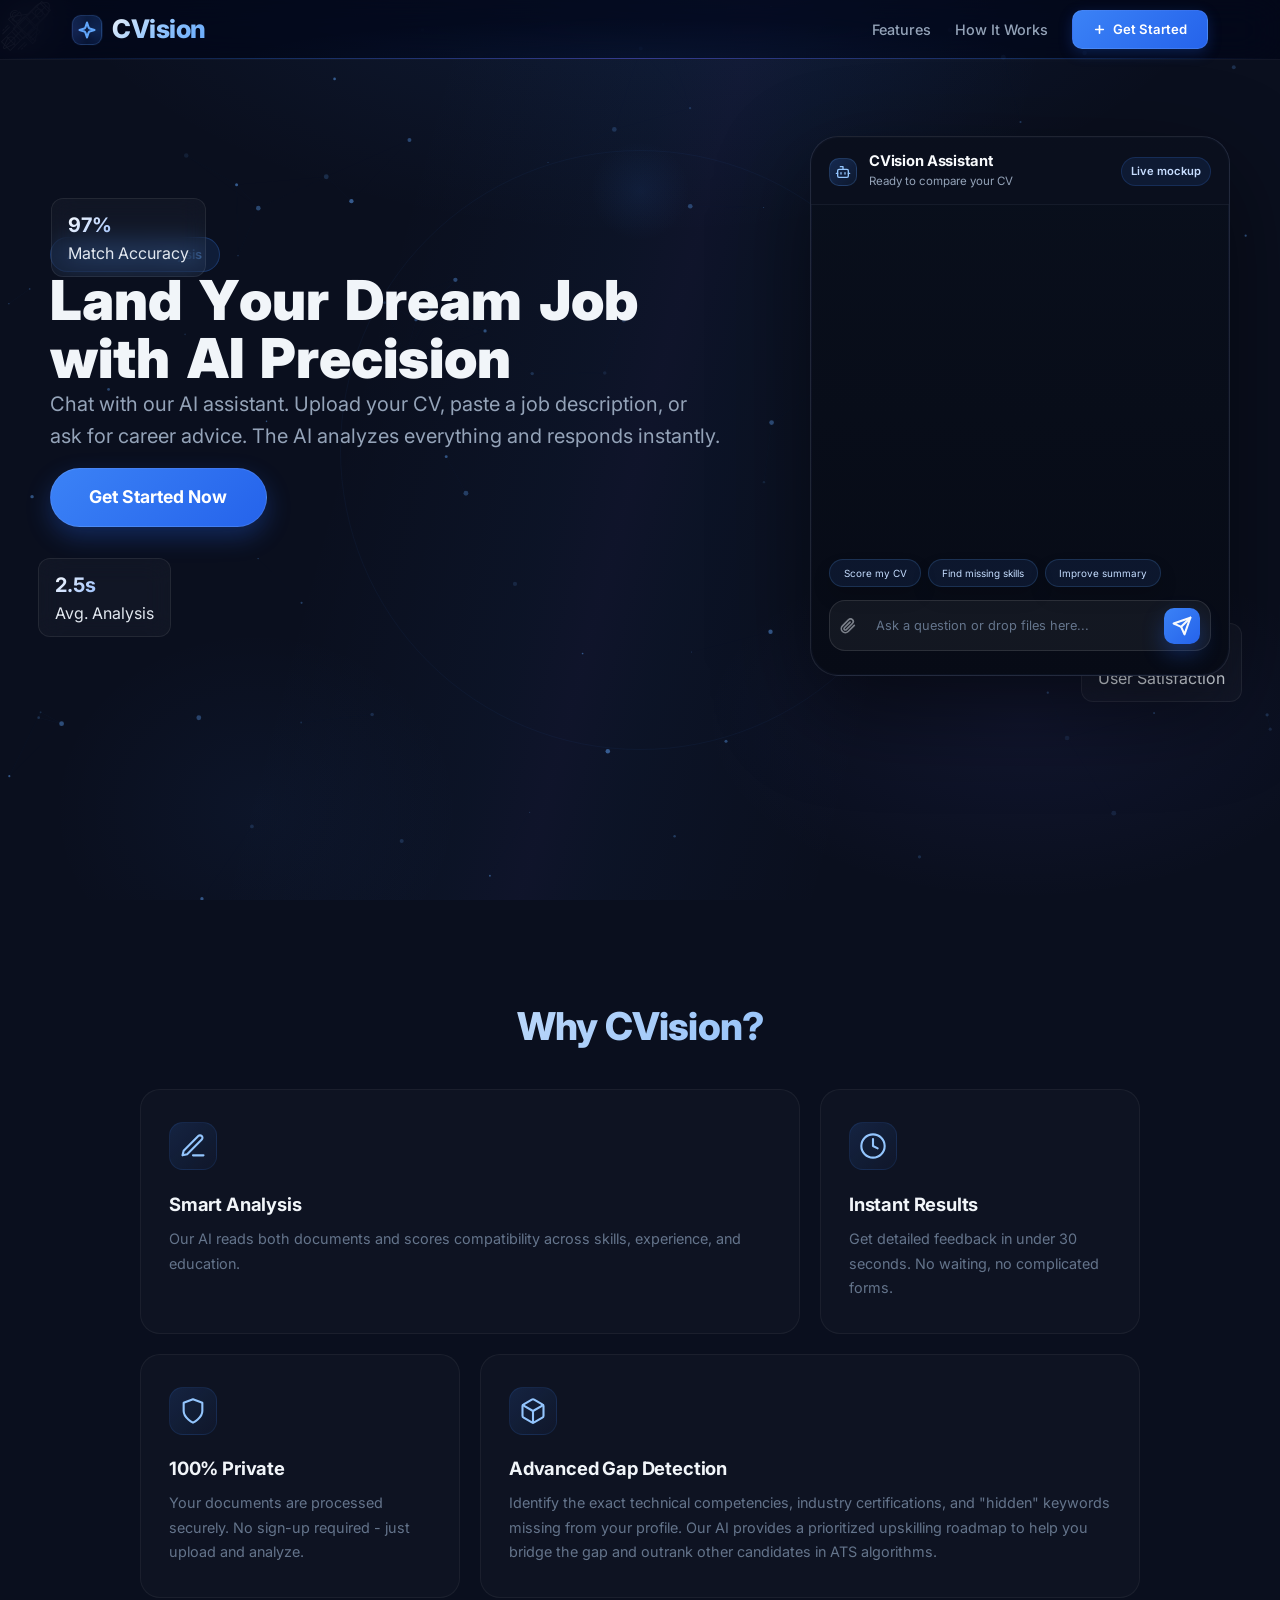
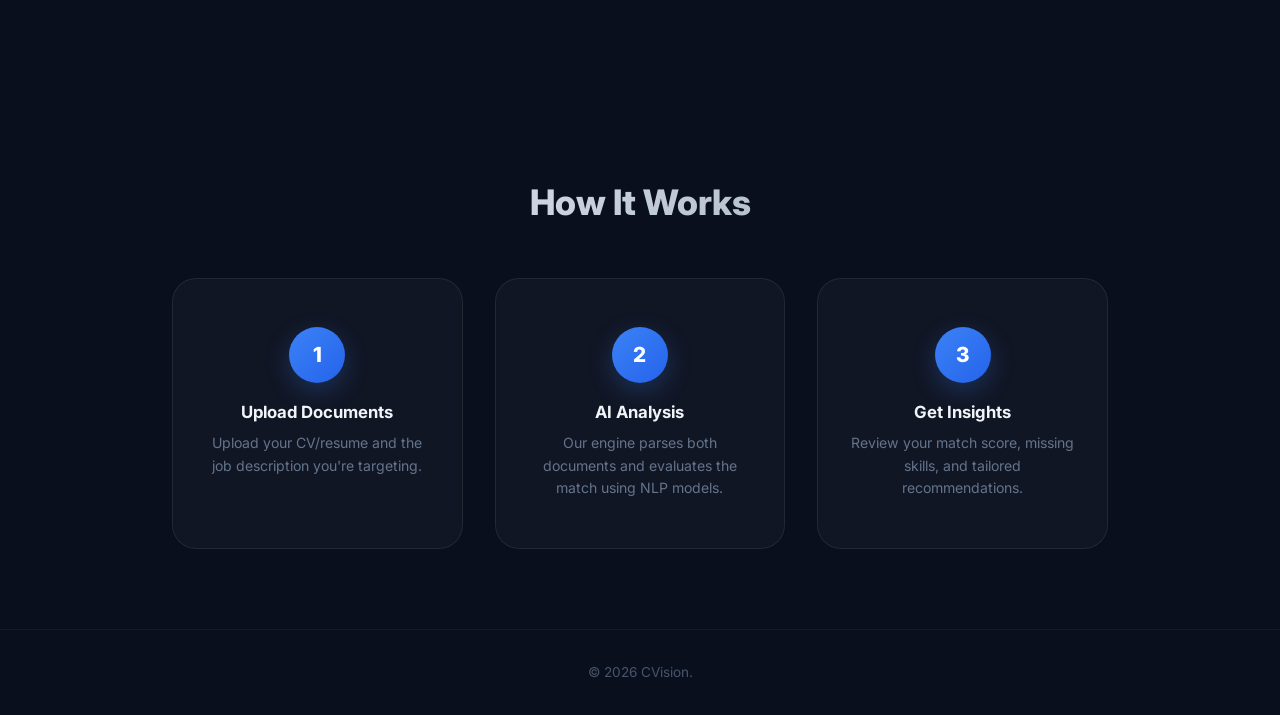
==== frontend/index.html @ 66feb0f9 "Implement the landing page" ====
<!DOCTYPE html>
<html lang="en">
<head>
    <meta charset="UTF-8" />
    <meta name="viewport" content="width=device-width, initial-scale=1.0" />
    <title>CVision - AI-Powered Career Engine</title>
    <link rel="preconnect" href="https://fonts.googleapis.com" />
    <link rel="preconnect" href="https://fonts.gstatic.com" crossorigin />
    <link href="https://fonts.googleapis.com/css2?family=Inter:wght@400;500;600;700;800;900&display=swap" rel="stylesheet" />
    <link rel="stylesheet" href="style.css" />
</head>
<body>
    <nav class="navbar">
        <div class="nav-inner">
            <a href="index.html" class="logo-link">
                <span class="logo-icon">
                    <svg width="20" height="20" viewBox="0 0 24 24" fill="none" stroke="#60a5fa" stroke-width="2.5" stroke-linecap="round" stroke-linejoin="round">
                        <path d="M12 3l1.912 5.813a2 2 0 001.275 1.275L21 12l-5.813 1.912a2 2 0 00-1.275 1.275L12 21l-1.912-5.813a2 2 0 00-1.275-1.275L3 12l5.813-1.912a2 2 0 001.275-1.275L12 3z"/>
                    </svg>
                </span>
                <span class="logo-text">CVision</span>
            </a>
            <div class="nav-right">
                <div class="nav-links" id="navLinks">
                    <a href="#features" class="nav-link">Features</a>
                    <a href="#how-it-works" class="nav-link">How It Works</a>
                </div>
                <button class="mobile-menu-toggle" id="mobileMenuToggle" aria-label="Toggle menu">
                    <svg width="24" height="24" viewBox="0 0 24 24" fill="none" stroke="currentColor" stroke-width="2" stroke-linecap="round" stroke-linejoin="round">
                        <line x1="3" y1="12" x2="21" y2="12"></line>
                        <line x1="3" y1="6" x2="21" y2="6"></line>
                        <line x1="3" y1="18" x2="21" y2="18"></line>
                    </svg>
                </button>
                <a href="chat.html" class="nav-cta">
                    <svg width="13" height="13" viewBox="0 0 24 24" fill="none" stroke="currentColor" stroke-width="3" stroke-linecap="round" stroke-linejoin="round">
                        <line x1="12" y1="5" x2="12" y2="19"></line>
                        <line x1="5" y1="12" x2="19" y2="12"></line>
                    </svg>
                    Get Started
                </a>
            </div>
        </div>
    </nav>

    <section class="hero">
        <div class="hero-bg"></div>
        <div class="hero-ring"></div>
        <canvas id="particleCanvas"></canvas>

        <div class="hero-mascots" aria-hidden="true">
            <svg class="hero-mascot" viewBox="0 0 128 128" fill="white"><g fill="white"><path d="M62.64,103.35a1,1,0,0,0-1.41,0L43.86,120.71a1,1,0,0,0,0,1.41,1,1,0,0,0,.71.3,1,1,0,0,0,.71-.3l17.36-17.36A1,1,0,0,0,62.64,103.35Z"></path><path d="M58.66,116.33a1,1,0,0,0,.7-.29l7.28-7.28a1,1,0,0,0-1.41-1.41L58,114.62a1,1,0,0,0,.71,1.71Z"></path><path d="M55.18,117.39l-2.81,2.81a1,1,0,0,0,.71,1.71,1,1,0,0,0,.7-.3l2.82-2.81a1,1,0,0,0,0-1.41A1,1,0,0,0,55.18,117.39Z"></path><path d="M5.88,84.14a1,1,0,0,0,.7.29,1,1,0,0,0,.71-.29L24.65,66.77a1,1,0,1,0-1.41-1.41L5.88,82.72A1,1,0,0,0,5.88,84.14Z"></path><path d="M13.38,70.05l7.27-7.28a1,1,0,1,0-1.41-1.41L12,68.64a1,1,0,0,0,.71,1.7A1,1,0,0,0,13.38,70.05Z"></path><path d="M7.8,75.63l2.81-2.81a1,1,0,0,0,0-1.42,1,1,0,0,0-1.41,0L6.38,74.22a1,1,0,0,0,0,1.41,1,1,0,0,0,.71.29A1,1,0,0,0,7.8,75.63Z"></path><path d="M68,33.59,27.12,40.05a1,1,0,0,0-.55.28l-6.51,6.51a1,1,0,0,0,0,1.42L36.71,64.91,32,69.63a1,1,0,0,0,0,1.42L43.46,82.51l-4.54,4.55a1,1,0,0,0,.7,1.7,1,1,0,0,0,.71-.29l4.54-4.54L57,96a1,1,0,0,0,1.42,0l4.72-4.72,16.65,16.65a1,1,0,0,0,1.42,0l6-6h0l.54-.54a1,1,0,0,0,.28-.55L94.41,60l20.29-20.3a22.75,22.75,0,0,0,5.92-10.34.61.61,0,0,0,0-.13,22,22,0,0,0,.62-3.43l1.11-11.27a8.12,8.12,0,0,0-8.88-8.88L102.23,6.73a22.74,22.74,0,0,0-3.41.61l-.15,0A22.75,22.75,0,0,0,88.33,13.3ZM44.1,57.53,28.43,41.87,65.63,36Zm-21.92-10L26.73,43l16,15.94L38.13,63.5Zm58.27,58.27-16-15.95,4.55-4.55,16,16Zm5.68-6.26L70.47,83.9,92,62.37Zm16.3-90.84,11.26-1.11a6.14,6.14,0,0,1,6.7,6.7l-1.11,11.26c0,.45-.12.9-.19,1.35l-18-18C101.53,8.84,102,8.76,102.43,8.72Zm-3.66.7,19.81,19.81a20.92,20.92,0,0,1-5.29,9L57.66,93.88,46.29,82.51,75.06,53.74a1,1,0,0,0,0-1.41,1,1,0,0,0-1.42,0L44.87,81.1,34.12,70.34,44.8,59.65h0L89.74,14.71A21,21,0,0,1,98.77,9.42Z"></path><path d="M10.9,120.42a3.27,3.27,0,0,0,1.42-.32L31.84,111A11.19,11.19,0,1,0,17,96.16L7.9,115.68a3.33,3.33,0,0,0,3,4.74Zm-1.19-3.89h0L18.78,97a9.12,9.12,0,0,1,6.74-5.18,10.21,10.21,0,0,1,1.65-.14,9.21,9.21,0,0,1,9,10.8A9.12,9.12,0,0,1,31,109.22l-19.53,9.07a1.32,1.32,0,0,1-1.76-1.76Z"></path><path d="M96.18,42.27a10.46,10.46,0,1,0-7.39-3.06A10.42,10.42,0,0,0,96.18,42.27Zm-6-16.43a8.46,8.46,0,1,1,0,12A8.4,8.4,0,0,1,90.21,25.84Z"></path></g></svg>
            <svg class="hero-mascot" viewBox="0 0 128 128" fill="white"><g fill="white"><path d="M38.63,53.24a14.61,14.61,0,0,0,10.6-24.62,1,1,0,0,0-.71-.32,1.15,1.15,0,0,0-.72.29l-8.9,8.9-1.69-1.7a1,1,0,0,0-1.42,1.42l1.7,1.69-8.9,8.9a1,1,0,0,0,0,1.43A14.52,14.52,0,0,0,38.63,53.24Zm9.82-22.47A12.58,12.58,0,0,1,30.77,48.45Z"></path><path d="M2.73,102.73a1,1,0,0,0,.3.7l21.49,21.5a1,1,0,0,0,.71.29,1,1,0,0,0,.7-.29l12.34-12.35a.75.75,0,0,0,.47-.47l12.07-12.06a1.07,1.07,0,0,0,.28-.19.87.87,0,0,0,.19-.28l12.3-12.3a1,1,0,0,0,0-1.42L55.22,77.5,56.7,76,68.55,87.87l3.7,6.41,0,.07.06.1s0,0,0,0a1,1,0,0,0,.09.13l5.13,5.13a1,1,0,0,0,.7.29,1,1,0,0,0,.71-.29L99.75,79a1,1,0,0,0,0-1.41l-5.13-5.13a1,1,0,0,0-.13-.09s0,0,0,0l-.1-.06-.07,0-6.41-3.7L76.07,56.74l1.47-1.47,8.37,8.36a1,1,0,0,0,.71.29,1,1,0,0,0,.7-.29L125,26a1,1,0,0,0,0-1.41L103.48,3.07a1,1,0,0,0-1.41,0L89.73,15.42a.75.75,0,0,0-.47.47L77.19,28a1.07,1.07,0,0,0-.28.19.87.87,0,0,0-.19.28l-12.3,12.3a1,1,0,0,0,0,1.42l8.36,8.36L71.3,52,59.91,40.58a1,1,0,0,0-1.42,0L40.58,58.49a1,1,0,0,0,0,1.42L51.93,71.26l-1.47,1.47-8.37-8.36a1,1,0,0,0-1.41,0L3,102A1,1,0,0,0,2.73,102.73ZM28.85,79l9.33,9.33L27.06,99.48l-9.34-9.33ZM39.59,89.77l9.33,9.34L37.8,110.23l-9.33-9.33ZM78.3,97.63,74.63,94,94,74.63l3.68,3.67Zm-4.87-5.31-2.85-4.93L87.39,70.58l4.93,2.85Zm-4.11-6.5-2.21-2.21L78.72,72a1,1,0,0,0,0-1.41,1,1,0,0,0-1.42,0L65.7,82.19,46.33,62.82,62.82,46.33,82.19,65.7l-1.68,1.68a1,1,0,1,0,1.42,1.41l1.68-1.68,2.2,2.21Zm20.88-68,9.33,9.33L88.41,38.23l-9.34-9.34Zm10.74,10.75,9.34,9.33L99.15,49l-9.33-9.33ZM102.77,5.2l20.08,20.07L111.69,36.44l-9.33-9.34,10-10a1,1,0,0,0,0-1.41,1,1,0,0,0-1.42,0l-10,10-9.33-9.33ZM77.66,30.31,87,39.64l-9.64,9.65a1,1,0,0,0,0,1.41,1,1,0,0,0,1.41,0l9.65-9.65,9.33,9.34L86.62,61.51,66.54,41.43ZM74.2,51.92l1.93,1.93-1.48,1.48-1.93-1.94Zm-15-9.22,2.21,2.21-16.5,16.5L42.7,59.2Zm-5.85,30,1.93,1.94L53.8,76.08l-1.93-1.93Zm-12-6.18L61.46,86.57,50.34,97.69,41,88.36l9.64-9.65a1,1,0,0,0-1.41-1.41L39.59,87l-9.33-9.34ZM16.31,91.56l9.33,9.34-10,10a1,1,0,0,0,0,1.41,1,1,0,0,0,1.42,0l10-10,9.33,9.33L25.23,122.8,5.15,102.73Z"></path><path d="M43.59,28.22a1,1,0,0,0-.28-1.39A11.88,11.88,0,0,0,26.83,43.31a1,1,0,0,0,.83.45,1,1,0,0,0,.56-.17,1,1,0,0,0,.27-1.39A9.88,9.88,0,0,1,42.2,28.49,1,1,0,0,0,43.59,28.22Z"></path><path d="M38.59,32.28a1,1,0,1,0,.89-1.79,6.7,6.7,0,0,0-9,9,1,1,0,0,0,.89.55,1,1,0,0,0,.9-1.45,4.69,4.69,0,0,1,6.31-6.3Z"></path></g></svg>
        </div>

        <div class="stat-badge stat-badge--accuracy">
            <div class="stat-value">97%</div>
            <div class="stat-label">Match Accuracy</div>
        </div>
        <div class="stat-badge stat-badge--speed">
            <div class="stat-value">2.5s</div>
            <div class="stat-label">Avg. Analysis</div>
        </div>
        <div class="stat-badge stat-badge--volume">
            <div class="stat-value">10K+</div>
            <div class="stat-label">CVs Analyzed</div>
        </div>
        <div class="stat-badge stat-badge--satisfaction">
            <div class="stat-value">89%</div>
            <div class="stat-label">User Satisfaction</div>
        </div>
        <div class="stat-badge stat-badge--rating">
            <div class="stat-value">4.8★</div>
            <div class="stat-label">Rating</div>
        </div>

        <div class="hero-content">
            <div class="hero-text">
                <span class="badge">AI-Powered Analysis</span>
                <h1 id="heroHeading" data-heading="Land Your Dream Job|with AI Precision">Land Your Dream Job with AI Precision</h1>
                <p class="hero-sub" id="heroSub">
                    Chat with our AI assistant. Upload your CV, paste a job description, or ask for career advice. The AI analyzes everything and responds instantly.
                </p>

                <a href="chat.html" class="get-started-btn">Get Started Now</a>
            </div>

            <div class="chat-preview" id="chatPreview">
                <div class="tilt-glow"></div>

                <div class="chat-header">
                    <div class="chat-header-left">
                        <div class="chat-avatar" aria-hidden="true">
                            <svg width="16" height="16" viewBox="0 0 24 24" fill="none" stroke="currentColor" stroke-width="2" stroke-linecap="round" stroke-linejoin="round">
                                <path d="M12 8V4H8" />
                                <rect width="16" height="12" x="4" y="8" rx="2" />
                                <path d="M2 14h2" />
                                <path d="M20 14h2" />
                                <path d="M15 13v2" /><path d="M9 13v2" />
                            </svg>
                        </div>
                        <div class="chat-header-copy">
                            <div class="chat-title">CVision Assistant</div>
                            <div class="chat-status">Ready to compare your CV</div>
                        </div>
                    </div>
                    <div class="chat-pill">Live mockup</div>
                </div>

                <div class="chat-messages" id="chatMessages">
                    <div class="msg bot">
                        <div class="msg-avatar" aria-hidden="true">
                            <svg width="18" height="18" viewBox="0 0 24 24" fill="none" stroke="currentColor" stroke-width="2" stroke-linecap="round" stroke-linejoin="round">
                                <path d="M12 8V4H8" />
                                <rect width="16" height="12" x="4" y="8" rx="2" />
                                <path d="M2 14h2" />
                                <path d="M20 14h2" />
                                <path d="M15 13v2" /><path d="M9 13v2" />
                            </svg>
                        </div>
                        <div class="msg-bubble msg-bubble--narrow">
                            <p>Hi! I'm CVision, your AI career assistant. Upload your CV and job description, or just ask me a question about job matching, resume tips, or career growth.</p>
                        </div>
                    </div>
                    <div class="msg user">
                        <div class="msg-avatar" aria-hidden="true">
                            <svg width="18" height="18" viewBox="0 0 24 24" fill="none" stroke="currentColor" stroke-width="2" stroke-linecap="round" stroke-linejoin="round">
                                <path d="M20 21v-2a4 4 0 0 0-4-4H8a4 4 0 0 0-4 4v2" /><circle cx="12" cy="7" r="4" />
                            </svg>
                        </div>
                        <div class="msg-bubble">
                            <p>How well do I match the "Senior Frontend" role I just uploaded?</p>
                        </div>
                    </div>
                    <div class="msg bot">
                        <div class="msg-avatar" aria-hidden="true">
                            <svg width="18" height="18" viewBox="0 0 24 24" fill="none" stroke="currentColor" stroke-width="2" stroke-linecap="round" stroke-linejoin="round">
                                <path d="M12 8V4H8" />
                                <rect width="16" height="12" x="4" y="8" rx="2" />
                                <path d="M2 14h2" />
                                <path d="M20 14h2" />
                                <path d="M15 13v2" /><path d="M9 13v2" />
                            </svg>
                        </div>
                        <div class="msg-bubble">
                            <p>You're an 85% match! 🚀 You have strong React/TypeScript skills. However, the job mentions GraphQL which is missing from your profile. Would you like some tips on how to highlight related API experience?</p>
                        </div>
                    </div>
                </div>

                <div class="chat-suggestions chat-suggestions--floating">
                    <span>Score my CV</span>
                    <span>Find missing skills</span>
                    <span>Improve summary</span>
                </div>

                <div class="chat-input-area">
                    <div class="chat-attach-btn" style="width: 28px; height: 28px; opacity: 0.5; cursor: default;">
                        <svg width="16" height="16" viewBox="0 0 24 24" fill="none" stroke="currentColor" stroke-width="2.5" stroke-linecap="round" stroke-linejoin="round">
                            <path d="M21.44 11.05l-9.19 9.19a6 6 0 0 1-8.49-8.49l9.19-9.19a4 4 0 0 1 5.66 5.66l-9.2 9.19a2 2 0 0 1-2.83-2.83l8.49-8.48"></path>
                        </svg>
                    </div>
                    <textarea class="chat-input" id="chatInput" placeholder="Ask a question or drop files here..." rows="1"></textarea>
                    <button class="chat-send" type="button" aria-label="Send message" id="chatSendBtn">
                        <svg width="20" height="20" viewBox="0 0 24 24" fill="none" stroke="currentColor" stroke-width="2.5" stroke-linecap="round" stroke-linejoin="round">
                            <line x1="22" y1="2" x2="11" y2="13" />
                            <polygon points="22 2 15 22 11 13 2 9 22 2" />
                        </svg>
                    </button>
                </div>
            </div>
        </div>
    </section>

    <section class="result-section" id="resultSection" hidden>
        <div class="result-inner">
            <div class="result-header">
                <div style="display: flex; flex-direction: column; gap: 0.5rem;">
                    <h2>Match Analysis</h2>
                    <button class="copy-report-btn" id="copyReportBtn" aria-label="Copy analysis report">
                        <svg width="14" height="14" viewBox="0 0 24 24" fill="none" stroke="currentColor" stroke-width="2.5" stroke-linecap="round" stroke-linejoin="round">
                            <rect x="9" y="9" width="13" height="13" rx="2" ry="2"></rect>
                            <path d="M5 15H4a2 2 0 0 1-2-2V4a2 2 0 0 1 2-2h9a2 2 0 0 1 2 2v1"></path>
                        </svg>
                        <span>Copy Report</span>
                    </button>
                </div>
                <div class="score-ring">
                    <svg width="120" height="120" viewBox="0 0 120 120">
                        <circle cx="60" cy="60" r="52" fill="none" stroke="#1e293b" stroke-width="8" />
                        <circle id="scoreCircle" cx="60" cy="60" r="52" fill="none" stroke="#3b82f6" stroke-width="8" stroke-linecap="round" stroke-dasharray="326.7" stroke-dashoffset="326.7" transform="rotate(-90 60 60)" />
                    </svg>
                    <span class="score-text" id="scoreText">0%</span>
                </div>
            </div>
            <div class="result-details" id="resultDetails"></div>
            <button class="reset-btn" id="resetBtn">Analyze Another</button>
        </div>
    </section>

    <section class="features reveal" id="features">
        <h2 class="section-title">Why CVision?</h2>
        <div class="bento-grid stagger-children">
            <div class="bento-card bento--wide feature-card reveal-scale">
                <div class="feature-icon">
                    <svg width="28" height="28" viewBox="0 0 24 24" fill="none" stroke="currentColor" stroke-width="1.8" stroke-linecap="round" stroke-linejoin="round">
                        <path d="M12 20h9" />
                        <path d="M16.5 3.5a2.121 2.121 0 0 1 3 3L7 19l-4 1 1-4L16.5 3.5z" />
                    </svg>
                </div>
                <h3>Smart Analysis</h3>
                <p>Our AI reads both documents and scores compatibility across skills, experience, and education.</p>
            </div>
            <div class="bento-card feature-card reveal-scale">
                <div class="feature-icon">
                    <svg width="28" height="28" viewBox="0 0 24 24" fill="none" stroke="currentColor" stroke-width="1.8" stroke-linecap="round" stroke-linejoin="round">
                        <circle cx="12" cy="12" r="10" />
                        <path d="M12 6v6l4 2" />
                    </svg>
                </div>
                <h3>Instant Results</h3>
                <p>Get detailed feedback in under 30 seconds. No waiting, no complicated forms.</p>
            </div>
            <div class="bento-card feature-card reveal-scale">
                <div class="feature-icon">
                    <svg width="28" height="28" viewBox="0 0 24 24" fill="none" stroke="currentColor" stroke-width="1.8" stroke-linecap="round" stroke-linejoin="round">
                        <path d="M12 22s8-4 8-10V5l-8-3-8 3v7c0 6 8 10 8 10z" />
                    </svg>
                </div>
                <h3>100% Private</h3>
                <p>Your documents are processed securely. No sign-up required - just upload and analyze.</p>
            </div>
            <div class="bento-card bento--wide feature-card reveal-scale">
                <div class="feature-icon">
                    <svg width="28" height="28" viewBox="0 0 24 24" fill="none" stroke="currentColor" stroke-width="1.8" stroke-linecap="round" stroke-linejoin="round">
                        <path d="M21 16V8a2 2 0 0 0-1-1.73l-7-4a2 2 0 0 0-2 0l-7 4A2 2 0 0 0 3 8v8a2 2 0 0 0 1 1.73l7 4a2 2 0 0 0 2 0l7-4A2 2 0 0 0 21 16z"></path>
                        <polyline points="3.27 6.96 12 12.01 20.73 6.96"></polyline>
                        <line x1="12" y1="22.08" x2="12" y2="12"></line>
                    </svg>
                </div>
                <h3>Advanced Gap Detection</h3>
                <p>Identify the exact technical competencies, industry certifications, and "hidden" keywords missing from your profile. Our AI provides a prioritized upskilling roadmap to help you bridge the gap and outrank other candidates in ATS algorithms.</p>
            </div>
        </div>
    </section>

    <section class="how-it-works reveal" id="how-it-works">
        <h2 class="section-title">How It Works</h2>
        <div class="steps-grid">
            <div class="step reveal reveal-delay-1">
                <div class="step-number">1</div>
                <h3>Upload Documents</h3>
                <p>Upload your CV/resume and the job description you're targeting.</p>
            </div>
            <div class="step reveal reveal-delay-2">
                <div class="step-number">2</div>
                <h3>AI Analysis</h3>
                <p>Our engine parses both documents and evaluates the match using NLP models.</p>
            </div>
            <div class="step reveal reveal-delay-3">
                <div class="step-number">3</div>
                <h3>Get Insights</h3>
                <p>Review your match score, missing skills, and tailored recommendations.</p>
            </div>
        </div>
    </section>

    <footer class="footer reveal">
        <p>&copy; 2026 CVision.</p>
    </footer>

    <script type="module" src="script.js"></script>
</body>
</html>
---- frontend/style.css ----
/* ── Hero ── */
.hero {
    min-height: 100vh;
    display: flex; align-items: flex-start; justify-content: center;
    position: relative; padding: 7.5rem 2rem 5rem;
    overflow: hidden;
    isolation: isolate;
}
.hero-bg {
    position: absolute; inset: 0; z-index: 0;
    background:
        radial-gradient(ellipse 80% 60% at 50% -10%, rgba(59, 130, 246, 0.12) 0%, transparent 60%),
        radial-gradient(ellipse 50% 40% at 80% 80%, rgba(99, 102, 241, 0.08) 0%, transparent 50%),
        radial-gradient(ellipse 40% 50% at 20% 90%, rgba(59, 130, 246, 0.05) 0%, transparent 40%);
    animation: bgPulse 8s ease-in-out infinite alternate;
}
@keyframes bgPulse {
    0% { opacity: 0.6; transform: scale(1); }
    100% { opacity: 1; transform: scale(1.05); }
}

/* shimmer sweep across hero */
.hero-bg::after {
    content: '';
    position: absolute; inset: 0;
    background: linear-gradient(105deg,
        transparent 30%,
        rgba(59, 130, 246, 0.04) 45%,
        rgba(99, 102, 241, 0.06) 50%,
        rgba(59, 130, 246, 0.04) 55%,
        transparent 70%
    );
    animation: shimmerSweep 6s ease-in-out infinite;
    pointer-events: none;
}
@keyframes shimmerSweep {
    0% { transform: translateX(-100%) skewX(-15deg); opacity: 0; }
    20% { opacity: 1; }
    60% { opacity: 1; }
    100% { transform: translateX(100%) skewX(-15deg); opacity: 0; }
}

/* rotating glow ring */
.hero-ring {
    position: absolute; z-index: 0;
    width: 600px; height: 600px;
    border-radius: 50%;
    border: 1px solid rgba(59, 130, 246, 0.05);
    top: 50%; left: 50%;
    transform: translate(-50%, -50%);
    animation: ringRotate 30s linear infinite;
    pointer-events: none;
}
.hero-ring::before {
    content: '';
    position: absolute;
    width: 100px; height: 100px;
    border-radius: 50%;
    background: radial-gradient(circle, rgba(59,130,246,0.08) 0%, transparent 70%);
    top: -10px; left: 50%;
    transform: translateX(-50%);
}
@keyframes ringRotate {
    0% { transform: translate(-50%, -50%) rotate(0deg); }
    100% { transform: translate(-50%, -50%) rotate(360deg); }
}

/* particle canvas */
#particleCanvas {
    position: absolute; inset: 0; z-index: 0;
    width: 100%; height: 100%;
    pointer-events: none;
}

/* floating stat badges */
.stat-badge {
    position: absolute; z-index: 1;
    background: rgba(255, 255, 255, 0.03);
    backdrop-filter: blur(12px);
    border: 1px solid rgba(255, 255, 255, 0.08);
    border-radius: 12px;
    padding: 0.6rem 1rem;
    pointer-events: none;
    animation: statFloat 8s ease-in-out infinite;
}
.stat-badge .stat-value {
    font-size: 1.25rem; font-weight: 700;
    background: linear-gradient(135deg, #fff, #3b82f6);
    -webkit-background-clip: text;
    background-clip: text;
    -webkit-text-fill-color: transparent;
}
.stat-badge--accuracy { top: 22%; left: 4%; animation-delay: 0s; z-index: 3; }
.stat-badge--speed { top: 62%; left: 3%; animation-delay: -2s; z-index: 3; }
.stat-badge--volume { top: 20%; right: 4%; animation-delay: -4s; }
.stat-badge--satisfaction { bottom: 22%; right: 3%; animation-delay: -1s; }
.stat-badge--rating { top: 46%; right: 8%; animation-delay: -3s; }
@keyframes statFloat {
    0%, 100% { transform: translateY(0) rotate(0deg); }
    25% { transform: translateY(-12px) rotate(0.5deg); }
    50% { transform: translateY(-4px) rotate(-0.3deg); }
    75% { transform: translateY(-18px) rotate(0.2deg); }
}

.hero-mascots {
    position: absolute;
    z-index: -1;
    inset: 0;
    pointer-events: none;
    opacity: 0.35;
}
.hero-mascot {
    position: absolute;
    display: block;
    width: 52px; height: 52px; /* smaller for elegance */
    transform-origin: center center;
    color: #fff;
    filter: drop-shadow(0 0 10px rgba(255, 255, 255, 0.2));
}

/* ── Hero Content ── */
.hero-content {
    position: relative; z-index: 2;
    max-width: 1200px; text-align: left;
    display: flex;
    flex-direction: row;
    align-items: center;
    justify-content: center;
    gap: 5rem;
    margin-top: 1rem;
}
.hero-text {
    flex: 1;
    display: flex;
    flex-direction: column;
    align-items: flex-start;
}
.badge {
    display: inline-block;
    background: rgba(59, 130, 246, 0.12);
    border: 1px solid rgba(59, 130, 246, 0.25);
    color: #60a5fa; font-size: 0.8rem; font-weight: 600;
    padding: 0.4rem 1rem; border-radius: 100px;
    letter-spacing: 0.3px;
    animation: fadeUp 0.6s ease 0.4s both, badgePulse 2s ease 1s infinite;
}
.badge:hover { animation-play-state: paused; }
.hero h1 {
    font-size: clamp(2.3rem, 4.3vw, 4.2rem); font-weight: 900; line-height: 1.05;
    margin: 0;
    min-height: 1.3em;
    white-space: normal;
    text-wrap: balance;
}
.hero h1 .char {
    display: inline-block;
    animation: charPop 0.4s cubic-bezier(0.16, 1, 0.3, 1) both;
    color: #f1f5f9;
}
.hero h1 .char.space { width: 0.3em; }
.hero h1 .hero-heading-rest {
    display: inline-block;
    color: #f1f5f9;
    animation: none;
}
.hero h1 .char:nth-child(1) { animation-delay: 0.6s; }
.hero h1 .char:nth-child(2) { animation-delay: 0.62s; }
.hero h1 .char:nth-child(3) { animation-delay: 0.64s; }
.hero h1 .char:nth-child(4) { animation-delay: 0.66s; }
.hero h1 .char:nth-child(5) { animation-delay: 0.68s; }
.hero h1 .char:nth-child(6) { animation-delay: 0.70s; }
.hero h1 .char:nth-child(7) { animation-delay: 0.72s; }
.hero h1 .char:nth-child(8) { animation-delay: 0.74s; }
.hero h1 .char:nth-child(9) { animation-delay: 0.76s; }
.hero h1 .char:nth-child(10) { animation-delay: 0.78s; }
.hero h1 .char:nth-child(11) { animation-delay: 0.80s; }
.hero h1 .char:nth-child(12) { animation-delay: 0.82s; }
.hero h1 .char:nth-child(13) { animation-delay: 0.84s; }
.hero h1 .char:nth-child(14) { animation-delay: 0.86s; }
.hero h1 .char:nth-child(15) { animation-delay: 0.88s; }
.hero h1 .char:nth-child(16) { animation-delay: 0.90s; }
.hero h1 .char:nth-child(17) { animation-delay: 0.92s; }
.hero h1 .char:nth-child(18) { animation-delay: 0.94s; }
.hero h1 .char:nth-child(19) { animation-delay: 0.96s; }
.hero h1 .char:nth-child(20) { animation-delay: 0.98s; }
.hero h1 .char:nth-child(21) { animation-delay: 1.00s; }
.hero h1 .char:nth-child(22) { animation-delay: 1.02s; }
.hero h1 .char:nth-child(23) { animation-delay: 1.04s; }
.hero h1 .char:nth-child(24) { animation-delay: 1.06s; }
.hero h1 .char:nth-child(25) { animation-delay: 1.08s; }
.hero h1 .char:nth-child(26) { animation-delay: 1.10s; }
@keyframes charPop {
    0% { opacity: 0; transform: translateY(30px) scale(0.7); filter: blur(8px); }
    60% { transform: translateY(-5px) scale(1.05); filter: blur(0); }
    100% { opacity: 1; transform: translateY(0) scale(1); filter: blur(0); }
}
.hero-sub {
    font-size: clamp(1rem, 2vw, 1.25rem);
    color: #94a3b8;
    max-width: 620px;
    margin: 0 0 3.5rem;
    line-height: 1.6;
    animation: fadeUp 0.6s ease 1.3s both;
    text-wrap: balance;
}
.get-started-btn {
    display: inline-flex;
    align-items: center;
    justify-content: center;
    padding: 0.9rem 2.4rem;
    font-size: 1.1rem;
    font-weight: 700;
    color: #fff;
    background: linear-gradient(135deg, #3b82f6, #2563eb);
    border-radius: 99px;
    text-decoration: none;
    margin-bottom: 3rem;
    transition: all 0.3s ease;
    box-shadow: 0 10px 25px rgba(37, 99, 235, 0.3);
    animation: fadeUp 0.6s ease 1.4s both;
    border: 1px solid rgba(255, 255, 255, 0.1);
}
.get-started-btn:hover {
    transform: translateY(-2px);
    box-shadow: 0 15px 35px rgba(37, 99, 235, 0.4);
    filter: brightness(1.1);
}
.cursor-blink {
    display: inline-block;
    width: 2px; height: 1.1em;
    background: #60a5fa;
    margin-left: 2px;
    vertical-align: text-bottom;
    animation: cursorBlink 0.8s step-end infinite;
}
@keyframes cursorBlink {
    0%, 100% { opacity: 1; }
    50% { opacity: 0; }
}

/* ── Chat Preview ── */
.chat-preview {
    width: min(560px, 100%); margin: 0 auto;
    background: rgba(255, 255, 255, 0.04);
    border: 1px solid rgba(255, 255, 255, 0.08);
    border-radius: 24px;
    backdrop-filter: blur(12px);
    overflow: hidden;
    transition: all 0.3s ease;
    animation: fadeUp 0.6s ease 1.5s both, chatFloat 4s ease-in-out infinite;
    transform-style: preserve-3d;
    will-change: transform;
    position: relative;
}
.chat-preview::before {
    content: '';
    position: absolute; inset: -2px; z-index: -1;
    border-radius: 26px;
    background: conic-gradient(from 0deg,
        rgba(59,130,246,0.15),
        rgba(99,102,241,0.05),
        rgba(59,130,246,0.15),
        rgba(139,92,246,0.05),
        rgba(59,130,246,0.15)
    );
    animation: borderSpin 4s linear infinite;
    opacity: 0;
    transition: opacity 0.5s;
}
.chat-preview:hover::before { opacity: 1; }
.chat-preview::after {
    content: '';
    position: absolute; inset: 2px; z-index: -1;
    border-radius: 22px;
    background: #0a0f1e;
}
@keyframes borderSpin {
    0% { transform: rotate(0deg); }
    100% { transform: rotate(360deg); }
}
@keyframes chatFloat {
    0%, 100% { transform: translateY(0); }
    50% { transform: translateY(-6px); }
}
.chat-preview:hover { animation-play-state: paused; }
.chat-preview:focus-within {
    border-color: rgba(59, 130, 246, 0.3);
    box-shadow: 0 0 0 1px rgba(59, 130, 246, 0.1), 0 20px 60px rgba(0, 0, 0, 0.3);
}

/* ── tilt glow follower ── */
.tilt-glow {
    position: absolute; z-index: -1;
    width: 300px; height: 300px;
    border-radius: 50%;
    background: radial-gradient(circle, rgba(59,130,246,0.08) 0%, transparent 70%);
    pointer-events: none;
    opacity: 0;
    transition: opacity 0.3s;
    transform: translate(-50%, -50%);
}
.chat-preview:hover .tilt-glow { opacity: 1; }

.chat-header {
    display: flex;
    align-items: center;
    justify-content: space-between;
    gap: 1.5rem;
    padding: 1.1rem 1.25rem;
    border-bottom: 1px solid rgba(255, 255, 255, 0.06);
    background: rgba(10, 15, 30, 0.72);
}
.chat-header-left {
    display: flex;
    align-items: center;
    gap: 0.8rem;
    min-width: 0;
}
.chat-avatar,
.msg-avatar {
    width: 34px; height: 34px;
    border-radius: 12px;
    display: flex;
    align-items: center;
    justify-content: center;
    flex-shrink: 0;
}
.chat-avatar {
    background: linear-gradient(135deg, rgba(59, 130, 246, 0.24), rgba(59, 130, 246, 0.08));
    color: #93c5fd;
    border: 1px solid rgba(96, 165, 250, 0.2);
}
.msg-avatar {
    background: rgba(255, 255, 255, 0.04);
    color: #94a3b8;
    border: 1px solid rgba(255, 255, 255, 0.06);
}
.chat-title {
    color: #f8fafc;
    font-size: 0.95rem;
    font-weight: 700;
    line-height: 1.1;
}
.chat-status {
    color: #64748b;
    font-size: 0.78rem;
    margin-top: 0.1rem;
}
.chat-pill {
    font-size: 0.75rem;
    font-weight: 600;
    color: #93c5fd;
    background: rgba(59, 130, 246, 0.1);
    border: 1px solid rgba(59, 130, 246, 0.18);
    padding: 0.4rem 0.7rem;
    border-radius: 999px;
    white-space: nowrap;
}

.chat-messages {
    display: flex;
    flex-direction: column;
    gap: 0.95rem;
    padding: 1.1rem;
}
.msg {
    display: flex;
    align-items: flex-start;
    gap: 0.7rem;
}
.msg.user {
    flex-direction: row-reverse;
}
.msg-bubble {
    max-width: min(100%, 420px);
    padding: 0.9rem 1rem;
    border-radius: 18px;
    border: 1px solid rgba(255, 255, 255, 0.06);
    box-shadow: 0 12px 30px rgba(0, 0, 0, 0.18);
}
.msg.bot .msg-bubble {
    background: rgba(15, 23, 42, 0.86);
    color: #e2e8f0;
    border-top-left-radius: 8px;
}
.msg.user .msg-bubble {
    background: linear-gradient(135deg, rgba(59, 130, 246, 0.24), rgba(37, 99, 235, 0.18));
    color: #eff6ff;
    border-top-right-radius: 8px;
}
.msg-bubble p {
    font-size: 0.92rem;
    line-height: 1.65;
    white-space: pre-wrap;
}

.chat-suggestions {
    display: flex;
    gap: 0.5rem;
    flex-wrap: wrap;
    padding: 0 1.1rem 1rem;
}
.chat-suggestions span {
    font-size: 0.76rem;
    color: #93c5fd;
    background: rgba(59, 130, 246, 0.08);
    border: 1px solid rgba(59, 130, 246, 0.14);
    border-radius: 999px;
    padding: 0.4rem 0.7rem;
}

.chat-suggestions.fade-out {
    opacity: 0;
    transition: opacity 0.3s ease;
}

.chat-input-area {
    display: flex;
    align-items: center;
    gap: 0.65rem;
    padding: 0 1.1rem 0.95rem;
}
.chat-input {
    flex: 1;
    min-width: 0;
    padding: 0.9rem 1rem;
    border-radius: 14px;
    border: 1px solid rgba(255, 255, 255, 0.08);
    background: rgba(255, 255, 255, 0.03);
    color: #e2e8f0;
    outline: none;
    font: inherit;
}
.chat-input::placeholder {
    color: #64748b;
}
.chat-input--static {
    display: flex;
    align-items: center;
    color: #64748b;
    cursor: default;
    user-select: none;
    pointer-events: none;
}
.chat-input-area--static .chat-send {
    pointer-events: none;
    opacity: 0.9;
}
.chat-send {
    width: 44px; height: 44px;
    border: 0;
    border-radius: 14px;
    background: linear-gradient(135deg, #3b82f6, #2563eb);
    color: #f8fafc;
    display: inline-flex;
    align-items: center;
    justify-content: center;
    cursor: pointer;
    box-shadow: 0 12px 28px rgba(37, 99, 235, 0.28);
}
.chat-send:hover {
    transform: translateY(-1px);
}
.chat-file-bar {
    margin: 0 1.1rem 1rem;
    padding: 0.75rem 0.9rem;
    border-radius: 14px;
    background: rgba(255, 255, 255, 0.04);
    border: 1px solid rgba(255, 255, 255, 0.08);
    color: #cbd5e1;
    display: flex;
    align-items: center;
    justify-content: space-between;
    gap: 0.75rem;
}
.chat-file-remove {
    width: 28px; height: 28px;
    border: 0;
    border-radius: 999px;
    background: rgba(255, 255, 255, 0.08);
    color: #e2e8f0;
    cursor: pointer;
}

.typing-text {
    animation: typingPulse 1.5s ease-in-out infinite;
}
@keyframes typingPulse {
    0%, 100% { opacity: 1; }
    50% { opacity: 0.5; }
}

.copy-btn {
    position: absolute;
    top: 0.6rem;
    right: 0.6rem;
    background: rgba(255, 255, 255, 0.03);
    border: 1px solid rgba(255, 255, 255, 0.05);
    color: #64748b;
    cursor: pointer;
    padding: 6px;
    border-radius: 8px;
    opacity: 0;
    transition: all 0.2s;
    display: flex;
    align-items: center;
    justify-content: center;
    z-index: 10;
}

.msg.bot:hover .copy-btn {
    opacity: 1;
}

.copy-btn:hover {
    background: rgba(255, 255, 255, 0.08);
    color: #f8fafc;
    border-color: rgba(255, 255, 255, 0.1);
}

.msg {
    animation: msgReveal 0.3s cubic-bezier(0.16, 1, 0.3, 1) forwards;
}

@keyframes msgReveal {
    from { 
        opacity: 0; 
        transform: translateY(12px) scale(0.98); 
    }
    to { 
        opacity: 1; 
        transform: translateY(0) scale(1); 
    }
}

/* ── Reset & Base ── */
*, *::before, *::after { margin: 0; padding: 0; box-sizing: border-box; }
html { scroll-behavior: smooth; }
body {
    font-family: 'Inter', -apple-system, BlinkMacSystemFont, sans-serif;
    background: #0a0f1e;
    color: #e2e8f0;
    line-height: 1.6;
    overflow-x: hidden;
}

/* ── Navigation ── */
.navbar {
    position: fixed; top: 0; left: 0; right: 0; z-index: 100;
    height: 60px;
    display: flex;
    align-items: center;
    background: rgba(2, 6, 23, 0.72);
    backdrop-filter: blur(20px) saturate(1.4);
    -webkit-backdrop-filter: blur(20px) saturate(1.4);
    border-bottom: 1px solid rgba(255, 255, 255, 0.06);
    isolation: isolate;
}

.navbar::after {
    content: '';
    position: absolute;
    bottom: 0;
    left: 0;
    right: 0;
    height: 1px;
    background: linear-gradient(90deg,
        transparent 0%,
        rgba(59, 130, 246, 0.3) 20%,
        rgba(99, 102, 241, 0.5) 50%,
        rgba(59, 130, 246, 0.3) 80%,
        transparent 100%
    );
    animation: navGlow 3s ease-in-out infinite alternate;
}

@keyframes navGlow {
    0% { opacity: 0.5; }
    100% { opacity: 1; }
}

.navbar::before {
    content: '';
    position: absolute;
    inset: 0;
    background: radial-gradient(ellipse 400px 40px at 50% 100%, rgba(59, 130, 246, 0.06), transparent);
    pointer-events: none;
}

.nav-inner {
    max-width: 1200px;
    width: 100%;
    margin: 0 auto;
    padding: 0 2rem;
    display: flex;
    align-items: center;
    justify-content: space-between;
    position: relative;
    z-index: 1;
}

.logo-link {
    display: flex;
    align-items: center;
    gap: 0.65rem;
    text-decoration: none;
    position: relative;
}

.logo-icon {
    position: relative;
    display: flex;
    align-items: center;
    justify-content: center;
    width: 30px;
    height: 30px;
    border-radius: 9px;
    background: linear-gradient(135deg, rgba(59, 130, 246, 0.2), rgba(37, 99, 235, 0.1));
    border: 1px solid rgba(96, 165, 250, 0.2);
    animation: logoPulse 3s ease-in-out infinite;
    flex-shrink: 0;
}

.logo-icon::before {
    content: '';
    position: absolute;
    inset: -2px;
    border-radius: 11px;
    background: conic-gradient(from 0deg, transparent, rgba(59,130,246,0.15), transparent, rgba(99,102,241,0.1), transparent);
    animation: logoSpin 4s linear infinite;
    z-index: -1;
}

@keyframes logoPulse {
    0%, 100% { box-shadow: 0 0 0 0 rgba(59, 130, 246, 0.15); }
    50% { box-shadow: 0 0 0 6px rgba(59, 130, 246, 0); }
}

@keyframes logoSpin {
    0% { transform: rotate(0deg); }
    100% { transform: rotate(360deg); }
}

.logo-text {
    font-size: 1.6rem;
    font-weight: 800;
    letter-spacing: -0.02em;
    background: linear-gradient(135deg, #f1f5f9 0%, #93c5fd 50%, #60a5fa 100%);
    -webkit-background-clip: text;
    background-clip: text;
    -webkit-text-fill-color: transparent;
}

.nav-right {
    display: flex;
    align-items: center;
    gap: 1.5rem;
}

.nav-links {
    display: flex;
    align-items: center;
    gap: 1.5rem;
}

.mobile-menu-toggle {
    display: none;
    background: none;
    border: none;
    color: #94a3b8;
    cursor: pointer;
    padding: 0.5rem;
    z-index: 110;
    transition: color 0.2s;
}

.nav-link {
    color: #94a3b8;
    text-decoration: none;
    font-size: 0.9rem;
    font-weight: 500;
    transition: color 0.2s;
    position: relative;
}

.nav-link::after {
    content: '';
    position: absolute;
    bottom: -2px;
    left: 0;
    width: 0;
    height: 1.5px;
    background: #60a5fa;
    border-radius: 2px;
    transition: width 0.3s cubic-bezier(0.16, 1, 0.3, 1);
}

.nav-link:hover {
    color: #60a5fa;
}

.nav-link:hover::after {
    width: 100%;
}

.nav-cta {
    background: linear-gradient(135deg, #3b82f6, #2563eb);
    color: #fff !important;
    padding: 0.5rem 1.25rem;
    border-radius: 10px;
    font-weight: 600;
    font-size: 0.82rem;
    display: inline-flex;
    align-items: center;
    gap: 0.45rem;
    transition: all 0.3s cubic-bezier(0.16, 1, 0.3, 1);
    box-shadow: 0 4px 14px rgba(37, 99, 235, 0.25);
    border: 1px solid rgba(255, 255, 255, 0.08);
    text-decoration: none;
    position: relative;
    overflow: hidden;
}

.nav-cta::before {
    content: '';
    position: absolute;
    inset: 0;
    background: linear-gradient(105deg,
        transparent 30%,
        rgba(255, 255, 255, 0.12) 45%,
        rgba(255, 255, 255, 0.15) 50%,
        rgba(255, 255, 255, 0.12) 55%,
        transparent 70%
    );
    transform: translateX(-100%) skewX(-15deg);
    transition: transform 0.6s cubic-bezier(0.16, 1, 0.3, 1);
}

.nav-cta:hover::before {
    transform: translateX(100%) skewX(-15deg);
}

.nav-cta:hover {
    filter: brightness(1.1);
    transform: translateY(-1px);
    box-shadow: 0 8px 24px rgba(37, 99, 235, 0.45);
}

.nav-cta:active {
    transform: scale(0.97);
}

/* ── Result Section ── */
.result-section {
    padding: 0 2rem 5rem;
    animation: fadeUp 0.6s ease;
}
.result-inner {
    max-width: 700px; margin: 0 auto;
    background: rgba(255, 255, 255, 0.04);
    border: 1px solid rgba(255, 255, 255, 0.08);
    border-radius: 24px;
    padding: 2.5rem;
    backdrop-filter: blur(8px);
}
.result-header {
    display: flex; align-items: center; justify-content: space-between;
    margin-bottom: 2rem;
}
.result-header h2 { font-size: 1.5rem; font-weight: 700; color: #f1f5f9; }
.score-ring { position: relative; width: 120px; height: 120px; }
.score-text {
    position: absolute; inset: 0;
    display: flex; align-items: center; justify-content: center;
    font-size: 1.5rem; font-weight: 800; color: #f1f5f9;
}
.result-details { display: flex; flex-direction: column; gap: 1rem; }
.result-item {
    background: rgba(255, 255, 255, 0.03);
    border-radius: 12px; padding: 1rem 1.2rem;
    border-left: 3px solid #3b82f6;
}
.result-item.missing { border-left-color: #f59e0b; }
.result-item.matched { border-left-color: #10b981; }
.result-item h4 { font-size: 0.9rem; font-weight: 600; color: #94a3b8; margin-bottom: 0.3rem; }
.result-item p { font-size: 0.95rem; color: #e2e8f0; }
.reset-btn {
    margin-top: 1.5rem;
    background: rgba(255, 255, 255, 0.06);
    border: 1px solid rgba(255, 255, 255, 0.1);
    color: #94a3b8; padding: 0.7rem 1.5rem; border-radius: 10px;
    font-size: 0.9rem; font-weight: 600; cursor: pointer;
    transition: all 0.2s;
}
.reset-btn:hover { background: rgba(255, 255, 255, 0.1); color: #f1f5f9; }

.copy-report-btn {
    display: inline-flex;
    align-items: center;
    gap: 0.5rem;
    background: rgba(59, 130, 246, 0.1);
    border: 1px solid rgba(59, 130, 246, 0.2);
    color: #60a5fa;
    padding: 0.4rem 0.8rem;
    border-radius: 8px;
    font-size: 0.75rem;
    font-weight: 600;
    cursor: pointer;
    transition: all 0.2s;
    width: fit-content;
}
.copy-report-btn:hover {
    background: rgba(59, 130, 246, 0.2);
    color: #fff;
}

/* ── Section Titles (shared) ── */
.section-title {
    font-size: 2.2rem; font-weight: 800; text-align: center; margin-bottom: 3rem;
    background: linear-gradient(135deg, #f1f5f9, #94a3b8);
    -webkit-background-clip: text; -webkit-text-fill-color: transparent;
    background-clip: text;
}

/* ── Features ── */
.features { padding: 6rem 2rem; max-width: 1200px; margin: 0 auto; }
.features .section-title {
    font-size: 2.4rem; font-weight: 800; text-align: center; margin-bottom: 0.5rem;
    background: linear-gradient(135deg, #f1f5f9, #60a5fa);
    -webkit-background-clip: text; -webkit-text-fill-color: transparent;
    background-clip: text;
    letter-spacing: -0.02em;
}
.features .section-title + p {
    text-align: center; color: #64748b; font-size: 1.05rem; max-width: 560px; margin: 0 auto 2rem;
    line-height: 1.6;
}

/* ── Features Grid ── */
.features-grid {
    display: grid;
    grid-template-columns: repeat(auto-fit, minmax(260px, 1fr));
    gap: 1.5rem;
}

/* ── Bento Grid ── */
.bento-grid {
    display: grid;
    grid-template-columns: repeat(3, 1fr);
    gap: 1.25rem;
    max-width: 1000px;
    margin: 2rem auto 0;
}
.bento-card { min-width: 0; }
.bento--tall { grid-row: span 2; }
.bento--tall .feature-card { min-height: 100%; }
.bento--wide { grid-column: span 2; }

.bento--wide .feature-card {
    background: radial-gradient(circle at 12% 0%, rgba(59, 130, 246, 0.15), transparent 80%), 
                rgba(255, 255, 255, 0.02);
    box-shadow: 0 10px 40px -15px rgba(59, 130, 246, 0.3);
    border-color: rgba(59, 130, 246, 0.2);
}

@media (max-width: 968px) {
    .bento-grid {
        grid-template-columns: 1fr 1fr;
    }
}

@media (max-width: 768px) {
    .bento-grid { grid-template-columns: 1fr; }
    .bento--tall { grid-row: span 1; }
    .bento--wide { grid-column: span 1; }
}

.feature-card {
    position: relative;
    background: rgba(255, 255, 255, 0.02);
    border: 1px solid rgba(255, 255, 255, 0.05);
    border-radius: 20px; padding: 2rem 1.75rem;
    transition: all 0.4s cubic-bezier(0.16, 1, 0.3, 1);
    isolation: isolate;
    overflow: hidden;
    height: 100%;
}
.feature-card::before {
    content: '';
    position: absolute; inset: 0; z-index: -1;
    border-radius: 20px;
    background: linear-gradient(180deg, rgba(59, 130, 246, 0.06) 0%, transparent 60%);
    opacity: 0;
    transition: opacity 0.4s ease;
}
.feature-card::after {
    content: '';
    position: absolute; inset: -1px; z-index: -2;
    border-radius: 21px;
    background: conic-gradient(from 0deg, transparent, rgba(59,130,246,0.08), transparent, rgba(99,102,241,0.05), transparent);
    opacity: 0;
    transition: opacity 0.4s ease;
}
.feature-card:hover {
    transform: translateY(-6px);
    border-color: rgba(59, 130, 246, 0.15);
    box-shadow: 0 24px 60px rgba(0, 0, 0, 0.25);
}
.feature-card:hover::before { opacity: 1; }
.feature-card:hover::after { opacity: 1; }
.feature-icon {
    width: 48px; height: 48px;
    display: flex; align-items: center; justify-content: center;
    background: linear-gradient(135deg, rgba(59, 130, 246, 0.15), rgba(59, 130, 246, 0.04));
    border: 1px solid rgba(59, 130, 246, 0.12);
    border-radius: 14px; color: #93c5fd; margin-bottom: 1.2rem;
    transition: all 0.3s ease;
}
.feature-card:hover .feature-icon {
    background: linear-gradient(135deg, rgba(59, 130, 246, 0.25), rgba(59, 130, 246, 0.08));
    border-color: rgba(59, 130, 246, 0.25);
    box-shadow: 0 0 20px rgba(59, 130, 246, 0.1);
}
.feature-card h3 { font-size: 1.15rem; font-weight: 700; color: #f1f5f9; margin-bottom: 0.5rem; letter-spacing: -0.01em; }
.feature-card p { font-size: 0.9rem; color: #64748b; line-height: 1.7; }

/* ── How It Works ── */
.how-it-works { padding: 5rem 2rem; max-width: 1000px; margin: 0 auto; }
.steps-grid {
    display: grid;
    grid-template-columns: repeat(auto-fit, minmax(280px, 1fr));
    gap: 2rem;
    margin-top: 1rem;
}
.step {
    text-align: center;
    padding: 3rem 2rem;
    background: rgba(255, 255, 255, 0.03);
    border: 1px solid rgba(255, 255, 255, 0.08);
    border-radius: 24px;
    backdrop-filter: blur(12px);
    -webkit-backdrop-filter: blur(12px);
    transition: all 0.4s cubic-bezier(0.16, 1, 0.3, 1);
}
.step:hover {
    transform: translateY(-8px);
    background: rgba(255, 255, 255, 0.06);
    border-color: rgba(59, 130, 246, 0.3);
}
.step-number {
    width: 56px; height: 56px; margin: 0 auto 1rem;
    display: flex; align-items: center; justify-content: center;
    background: linear-gradient(135deg, #3b82f6, #2563eb);
    border-radius: 50%; font-size: 1.3rem; font-weight: 800; color: white;
    box-shadow: 0 8px 25px rgba(59, 130, 246, 0.25);
    transition: transform 0.3s ease;
}

.step:hover .step-number {
    animation: stepNumberPulse 1.5s ease-in-out infinite;
}

.step h3 { font-size: 1.05rem; font-weight: 700; color: #f1f5f9; margin-bottom: 0.4rem; }
.step p { font-size: 0.88rem; color: #64748b; max-width: 260px; margin: 0 auto; }

@keyframes stepNumberPulse {
    0%, 100% { transform: scale(1); }
    50% { transform: scale(1.15); box-shadow: 0 0 30px rgba(59, 130, 246, 0.5); }
}

@keyframes stepGlowEntrance {
    0% { border-color: rgba(255, 255, 255, 0.08); box-shadow: none; }
    50% { border-color: rgba(59, 130, 246, 0.5); box-shadow: 0 0 25px rgba(59, 130, 246, 0.2); }
    100% { border-color: rgba(255, 255, 255, 0.08); box-shadow: none; }
}

/* ── Footer ── */
.footer {
    text-align: center; padding: 2rem;
    border-top: 1px solid rgba(255, 255, 255, 0.05);
    color: #475569; font-size: 0.85rem;
}

/* ── Additional Keyframes ── */
@keyframes fadeUp {
    from { opacity: 0; transform: translateY(20px); }
    to { opacity: 1; transform: translateY(0); }
}
@keyframes badgePulse {
    0% { box-shadow: 0 0 0 0 rgba(59, 130, 246, 0.3); }
    70% { box-shadow: 0 0 0 10px rgba(59, 130, 246, 0); }
    100% { box-shadow: 0 0 0 0 rgba(59, 130, 246, 0); }
}

/* ── Scroll Reveal ── */
.reveal { opacity: 0; transform: translateY(40px); transition: all 0.7s cubic-bezier(0.16, 1, 0.3, 1); }
.reveal.visible { opacity: 1; transform: translateY(0); }
.reveal-left { opacity: 0; transform: translateX(40px); transition: all 0.7s cubic-bezier(0.16, 1, 0.3, 1); }
.reveal-left.visible { opacity: 1; transform: translateX(0); }
.reveal-right { opacity: 0; transform: translateX(-40px); transition: all 0.7s cubic-bezier(0.16, 1, 0.3, 1); }
.reveal-right.visible { opacity: 1; transform: translateX(0); }
.reveal-scale { opacity: 0; transform: scale(0.9); transition: all 0.6s cubic-bezier(0.16, 1, 0.3, 1); }
.reveal-scale.visible { opacity: 1; transform: scale(1); }
.reveal-delay-1 { transition-delay: 0.1s; }
.reveal-delay-2 { transition-delay: 0.2s; }
.reveal-delay-3 { transition-delay: 0.3s; }
.reveal-delay-4 { transition-delay: 0.4s; }

/* stagger children for grids */
.features-grid.stagger-children .feature-card,
.bento-grid.stagger-children .bento-card { opacity: 0; transition: all 0.6s cubic-bezier(0.16, 1, 0.3, 1); }
.bento-grid.stagger-children .bento-card:nth-child(1) { transform: translateX(-60px); }
.bento-grid.stagger-children .bento-card:nth-child(2) { transform: translateY(40px); }
.bento-grid.stagger-children .bento-card:nth-child(3) { transform: translateY(40px); }
.bento-grid.stagger-children .bento-card:nth-child(4) { transform: translateX(60px); }
.features-grid.stagger-children.visible .feature-card,
.bento-grid.stagger-children.visible .bento-card { opacity: 1; transform: translate(0, 0); }
.features-grid.stagger-children.visible .feature-card:nth-child(1) { transition-delay: 0.1s; }
.features-grid.stagger-children.visible .feature-card:nth-child(2) { transition-delay: 0.2s; }
.features-grid.stagger-children.visible .feature-card:nth-child(3) { transition-delay: 0.3s; }
.features-grid.stagger-children.visible .feature-card:nth-child(4) { transition-delay: 0.4s; }
.bento-grid.stagger-children.visible .bento-card:nth-child(1) { transition-delay: 0s; }
.bento-grid.stagger-children.visible .bento-card:nth-child(2) { transition-delay: 0.15s; }
.bento-grid.stagger-children.visible .bento-card:nth-child(3) { transition-delay: 0.3s; }
.bento-grid.stagger-children.visible .bento-card:nth-child(4) { transition-delay: 0.45s; }

[hidden] { display: none !important; }

/* ── Mobile ── */
/* ── Hero content stacking breakpoint ── */
@media (max-width: 968px) {
    .hero-content {
        flex-direction: column;
        gap: 2.5rem;
        text-align: center;
    }
    .hero-text {
        align-items: center;
    }
}

@media (max-width: 768px) {
    .navbar { height: 54px; }
    .nav-inner { padding: 0 1rem; }

    .mobile-menu-toggle {
        display: block;
    }

    .nav-links {
        position: fixed;
        top: 0;
        right: -100%;
        width: 100%;
        height: 100vh;
        background: rgba(10, 15, 30, 0.98);
        backdrop-filter: blur(20px);
        -webkit-backdrop-filter: blur(20px);
        display: flex;
        flex-direction: column;
        align-items: center;
        justify-content: center;
        gap: 2.5rem;
        transition: right 0.4s cubic-bezier(0.16, 1, 0.3, 1);
        z-index: 105;
        border-left: 1px solid rgba(255, 255, 255, 0.06);
    }

    .nav-links.active {
        right: 0;
    }

    .nav-link {
        font-size: 1.4rem;
        font-weight: 700;
    }

    .nav-cta { padding: 0.4rem 0.9rem; font-size: 0.78rem; }
    .hero h1 { font-size: 2.2rem; }
    .hero h1 { white-space: normal; text-wrap: balance; }
    .hero-sub { font-size: 1rem; }
    .hero-crewmates { display: none; }
    .chat-preview { margin: 0 -0.5rem; border-radius: 18px; }
    .chat-header {
        padding: 0.9rem 1rem;
    }
    .chat-title { font-size: 0.9rem; }
    .chat-status { font-size: 0.72rem; }
    .chat-messages {
        padding: 0.95rem 1rem;
        gap: 0.8rem;
    }
    .msg-bubble {
        max-width: 100%;
        padding: 0.82rem 0.9rem;
    }
    .chat-suggestions {
        padding: 0 1rem 0.9rem;
    }
    .chat-suggestions span {
        font-size: 0.72rem;
    }
    .chat-input-area {
        padding: 0 1rem 0.95rem;
    }
    .chat-input {
        padding: 0.85rem 0.9rem;
    }
    .steps-grid { grid-template-columns: 1fr; }
    .result-header { flex-direction: column; gap: 1rem; text-align: center; }
    .features .section-title { text-align: center; }
    .features .section-title + p { text-align: center; max-width: 100%; }
    .stat-badge { display: none; }
}

@media (max-width: 480px) {
    .hero { padding: 5rem 1rem 3rem; }
    .hero h1 { font-size: 1.8rem; }
    .hero h1 { white-space: normal; text-wrap: balance; }
    .section-title { font-size: 1.6rem; }
}

/* ── Mockup Chat Rebuild Overrides ── */
.hero {
    min-height: 100svh;
}

.hero-content {
    width: min(1180px, 100%);
    max-width: 1180px;
}

.hero-sub {
    max-width: 760px;
    margin-bottom: 1rem;
}

.chat-preview {
    width: min(420px, 100%);
    min-height: 540px;
    padding: 0;
    border-radius: 28px;
    background: linear-gradient(180deg, rgba(14, 20, 38, 0.96), rgba(8, 12, 24, 0.98));
    border: 1px solid rgba(148, 163, 184, 0.16);
    box-shadow:
        0 32px 96px rgba(0, 0, 0, 0.48),
        inset 0 1px 0 rgba(255, 255, 255, 0.04);
    display: flex;
    flex-direction: column;
}

.chat-preview::before {
    inset: -1px;
    border-radius: 29px;
    opacity: 0.25;
}

.chat-preview::after {
    inset: 1px;
    border-radius: 27px;
    background: linear-gradient(180deg, rgba(9, 15, 28, 0.98), rgba(7, 11, 22, 0.99));
}

.chat-header {
    padding: 1rem 1.15rem 0.9rem;
    background: rgba(11, 16, 30, 0.78);
    border-bottom: 1px solid rgba(148, 163, 184, 0.08);
}

.chat-header-left {
    gap: 0.72rem;
}

.chat-header-copy {
    display: flex;
    flex-direction: column;
    gap: 0.05rem;
}

.chat-title {
    font-size: 0.92rem;
    letter-spacing: -0.01em;
}

.chat-status {
    font-size: 0.72rem;
    color: #94a3b8;
}

.chat-preview .chat-avatar {
    width: 28px;
    height: 28px;
    border-radius: 10px;
}

.chat-pill {
    font-size: 0.7rem;
    padding: 0.3rem 0.55rem;
    color: #c7ddff;
}

.chat-messages {
    position: relative;
    height: 360px;
    overflow-y: auto;
    padding: 1.25rem 1.15rem 0.5rem;
    gap: 0.72rem;
    flex: 1;
}

.chat-messages::-webkit-scrollbar {
    width: 4px;
}
.chat-messages::-webkit-scrollbar-thumb {
    background: rgba(255, 255, 255, 0.1);
    border-radius: 10px;
}

.msg {
    width: 100%;
    gap: 0.52rem;
}

.msg-avatar {
    width: 22px;
    height: 22px;
    border-radius: 8px;
}

.msg-bubble {
    flex: 1;
    border-radius: 14px;
    padding: 0.66rem 0.72rem;
    box-shadow: 0 12px 24px rgba(0, 0, 0, 0.18);
}

.msg-bubble p {
    font-size: 0.67rem;
    line-height: 1.55;
    text-align: left; /* Changed for cleaner chat bubbles */
    font-weight: 600;
    letter-spacing: -0.01em;
    white-space: pre-wrap;
}

.msg.bot .msg-bubble {
    width: auto;
    max-width: none;
    background: linear-gradient(180deg, rgba(16, 24, 39, 0.98), rgba(18, 28, 48, 0.9));
    position: relative;
    padding-right: 2.4rem;
}

.msg.user .msg-bubble {
    width: auto;
    max-width: none;
    background: linear-gradient(180deg, rgba(22, 44, 92, 0.96), rgba(16, 31, 71, 0.92));
}

.msg-bubble--narrow {
    width: auto;
    max-width: none;
}

.msg-bubble--wide {
    width: auto;
    max-width: none;
}

.chat-suggestions--floating {
    position: static;
    right: auto;
    top: auto;
    transform: none;
    width: 100%;
    padding: 0.4rem 1.15rem 0.8rem;
    display: flex;
    flex-direction: row;
    flex-wrap: wrap;
    justify-content: flex-start; /* Changed for better alignment */
    gap: 0.45rem;
}

.chat-suggestions--floating span {
    display: inline-flex;
    width: auto;
    max-width: 100%; /* Keep max-width */
    padding: 0.5rem 0.82rem;
    border-radius: 999px;
    text-align: center;
    line-height: 1.1;
    font-size: 0.62rem;
    color: #c5ddff;
    background: rgba(59, 130, 246, 0.1);
    border: 1px solid rgba(96, 165, 250, 0.18);
    box-shadow: 0 10px 18px rgba(0, 0, 0, 0.15);
}

.chat-input-area {
    width: calc(100% - 2.3rem);
    margin: 0 auto 1.5rem;
    padding: 0.4rem 0.6rem;
    background: rgba(255, 255, 255, 0.05);
    border: 1px solid rgba(255, 255, 255, 0.1);
    border-radius: 16px;
    gap: 0.5rem;
    align-items: flex-end;
}

.chat-input--static {
    height: 34px;
    display: flex;
    align-items: center;
    flex: 1;
    padding: 0 0.85rem;
    border-radius: 12px;
    background: rgba(16, 23, 40, 0.92);
    border: 1px solid rgba(148, 163, 184, 0.08);
    color: #94a3b8; /* Keep color */
    font-size: 0.75rem;
}

.chat-preview .chat-input {
    background: transparent;
    border: none;
    padding: 0.5rem 0;
    font-size: 0.8rem;
    width: 100%;
    height: auto;
}

textarea.chat-input {
    resize: none;
    overflow-y: auto;
    word-wrap: break-word;
    white-space: pre-wrap;
    line-height: 1.5;
    field-sizing: content;
    min-height: 24px;
    max-height: 120px;
    font-family: inherit;
}

.chat-send {
    width: 36px;
    height: 36px;
    border-radius: 10px;
    box-shadow: 0 10px 22px rgba(37, 99, 235, 0.32);
    flex: 0 0 36px;
}

.msg-time {
    display: block;
    font-size: 0.65rem;
    color: #64748b;
    margin-top: 0.4rem;
    font-weight: 500;
}
.msg.user .msg-time { text-align: right; color: rgba(255,255,255,0.5); }

.chat-send:disabled {
    opacity: 1;
    cursor: default;
    pointer-events: none;
}

@media (max-width: 768px) {
    .hero-content {
        width: 100%;
    }

    .chat-preview {
        min-height: 540px;
    }

    .chat-messages {
        min-height: 380px;
    }

    .chat-suggestions--floating {
        width: 84px;
    }
}

@media (max-width: 480px) {
    .chat-preview {
        min-height: 500px;
        border-radius: 24px;
    }

    .chat-header {
        padding: 0.85rem 0.85rem 0.8rem;
    }

    .chat-messages {
        min-height: 340px; /* Adjusted min-height */
        padding: 0.9rem 0.8rem 0.75rem;
    }

    .msg-bubble p {
        font-size: 0.62rem;
    }

    .chat-suggestions--floating {
        right: 0.8rem;
    }
}
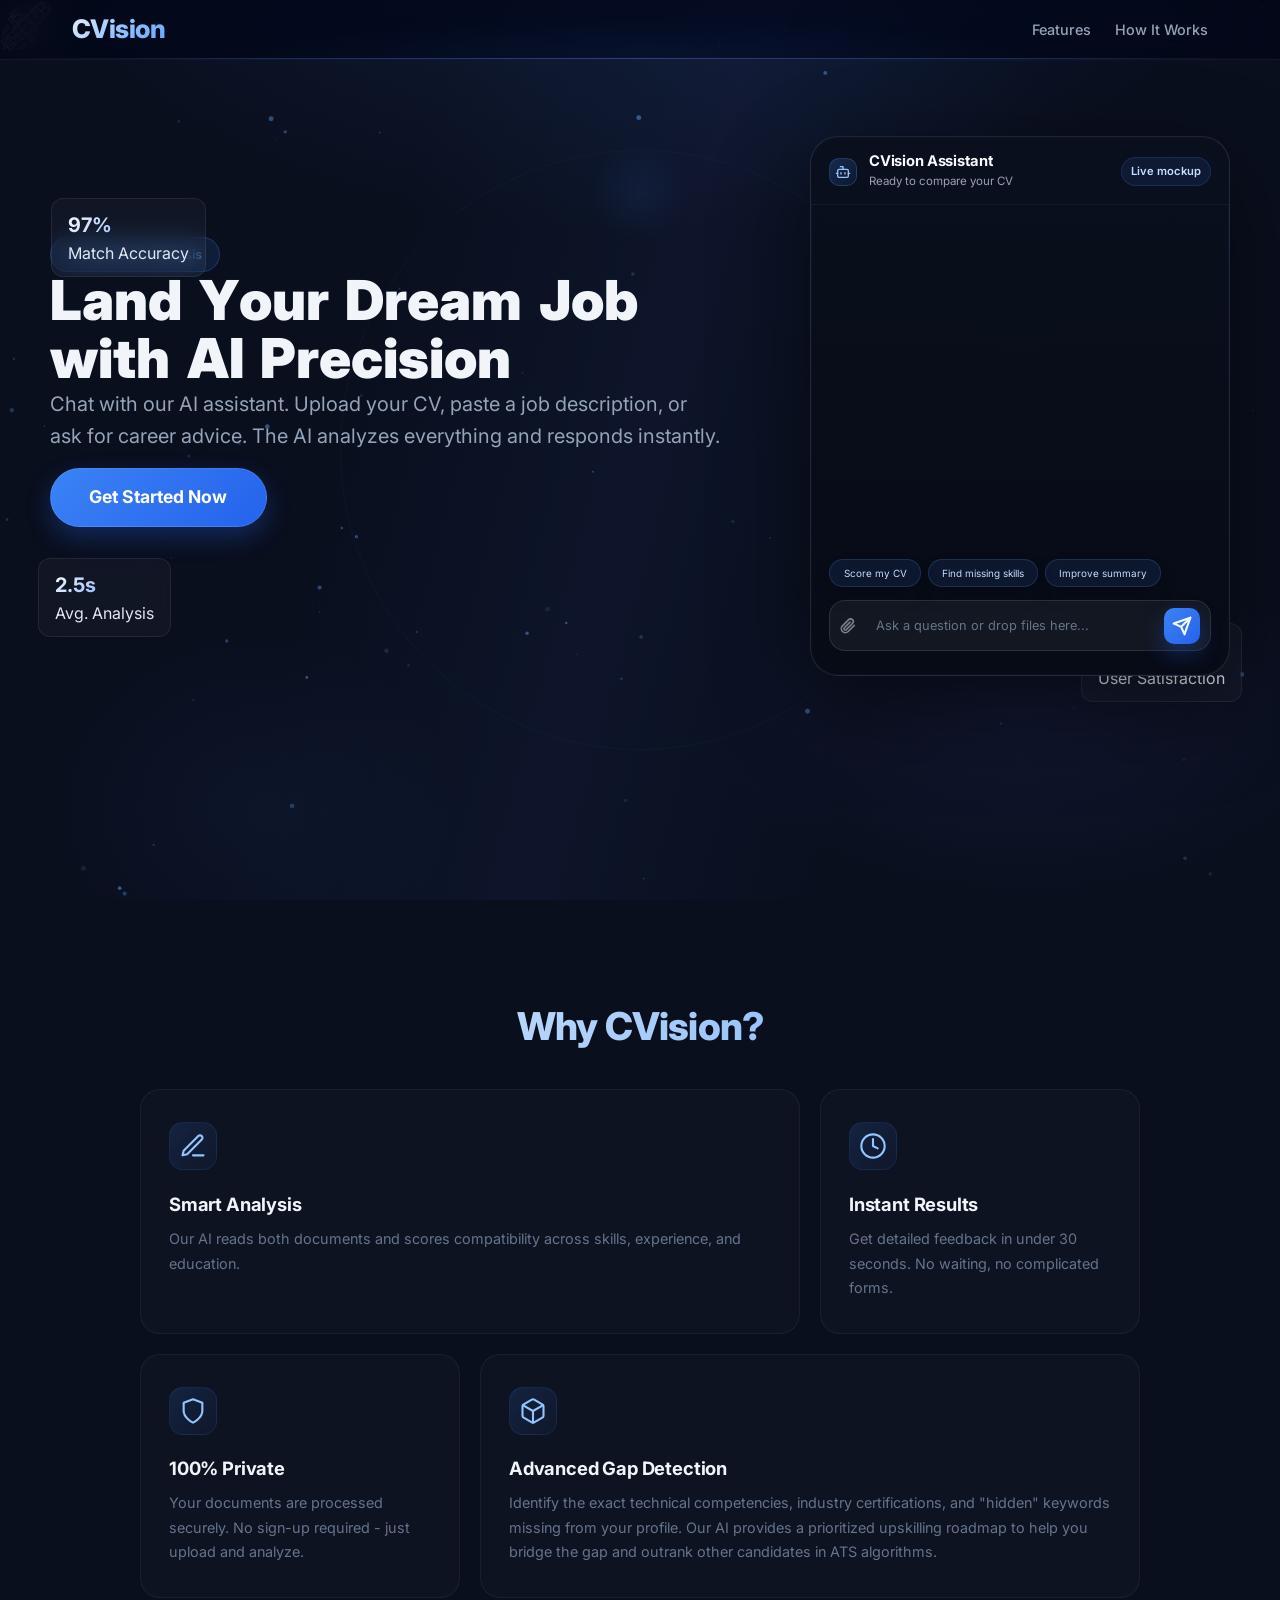
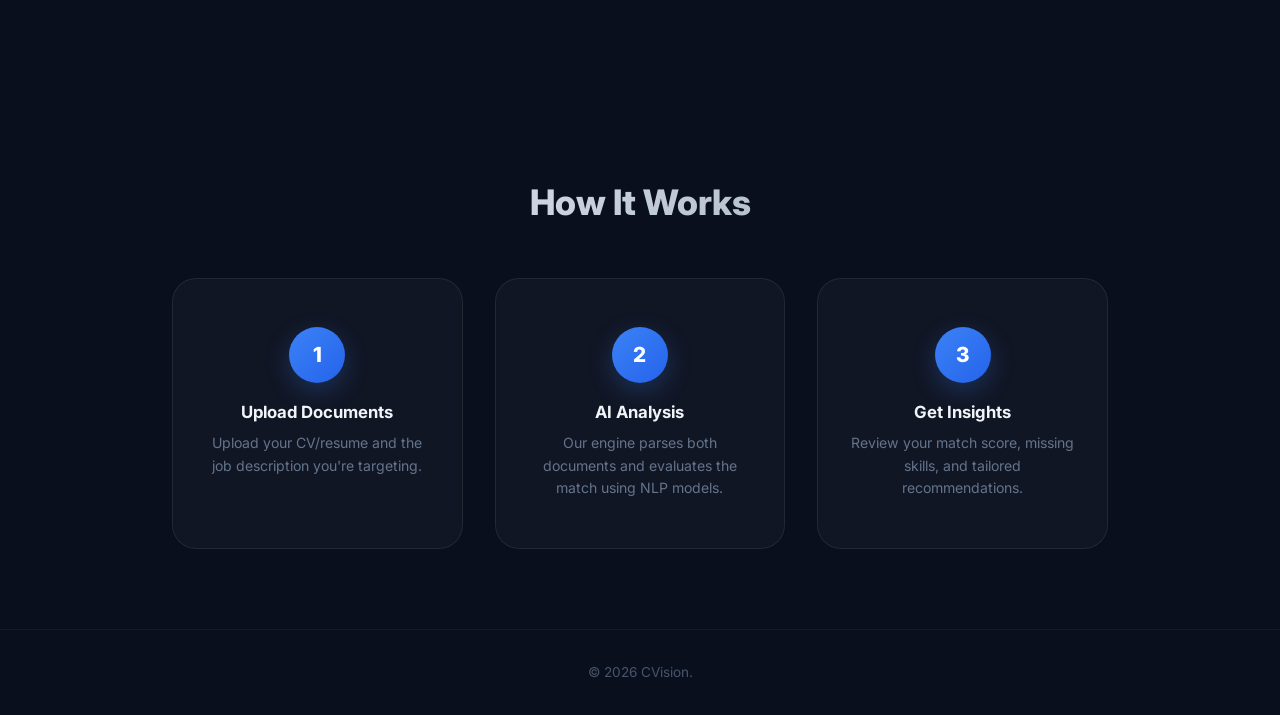
==== commit dfa55b4b: "Remove logo icon and Get Started button from navbar" ====
--- a/frontend/index.html
+++ b/frontend/index.html
@@ -13,11 +13,6 @@
     <nav class="navbar">
         <div class="nav-inner">
             <a href="index.html" class="logo-link">
-                <span class="logo-icon">
-                    <svg width="20" height="20" viewBox="0 0 24 24" fill="none" stroke="#60a5fa" stroke-width="2.5" stroke-linecap="round" stroke-linejoin="round">
-                        <path d="M12 3l1.912 5.813a2 2 0 001.275 1.275L21 12l-5.813 1.912a2 2 0 00-1.275 1.275L12 21l-1.912-5.813a2 2 0 00-1.275-1.275L3 12l5.813-1.912a2 2 0 001.275-1.275L12 3z"/>
-                    </svg>
-                </span>
                 <span class="logo-text">CVision</span>
             </a>
             <div class="nav-right">
@@ -32,13 +27,7 @@
                         <line x1="3" y1="18" x2="21" y2="18"></line>
                     </svg>
                 </button>
-                <a href="chat.html" class="nav-cta">
-                    <svg width="13" height="13" viewBox="0 0 24 24" fill="none" stroke="currentColor" stroke-width="3" stroke-linecap="round" stroke-linejoin="round">
-                        <line x1="12" y1="5" x2="12" y2="19"></line>
-                        <line x1="5" y1="12" x2="19" y2="12"></line>
-                    </svg>
-                    Get Started
-                </a>
+
             </div>
         </div>
     </nav>
